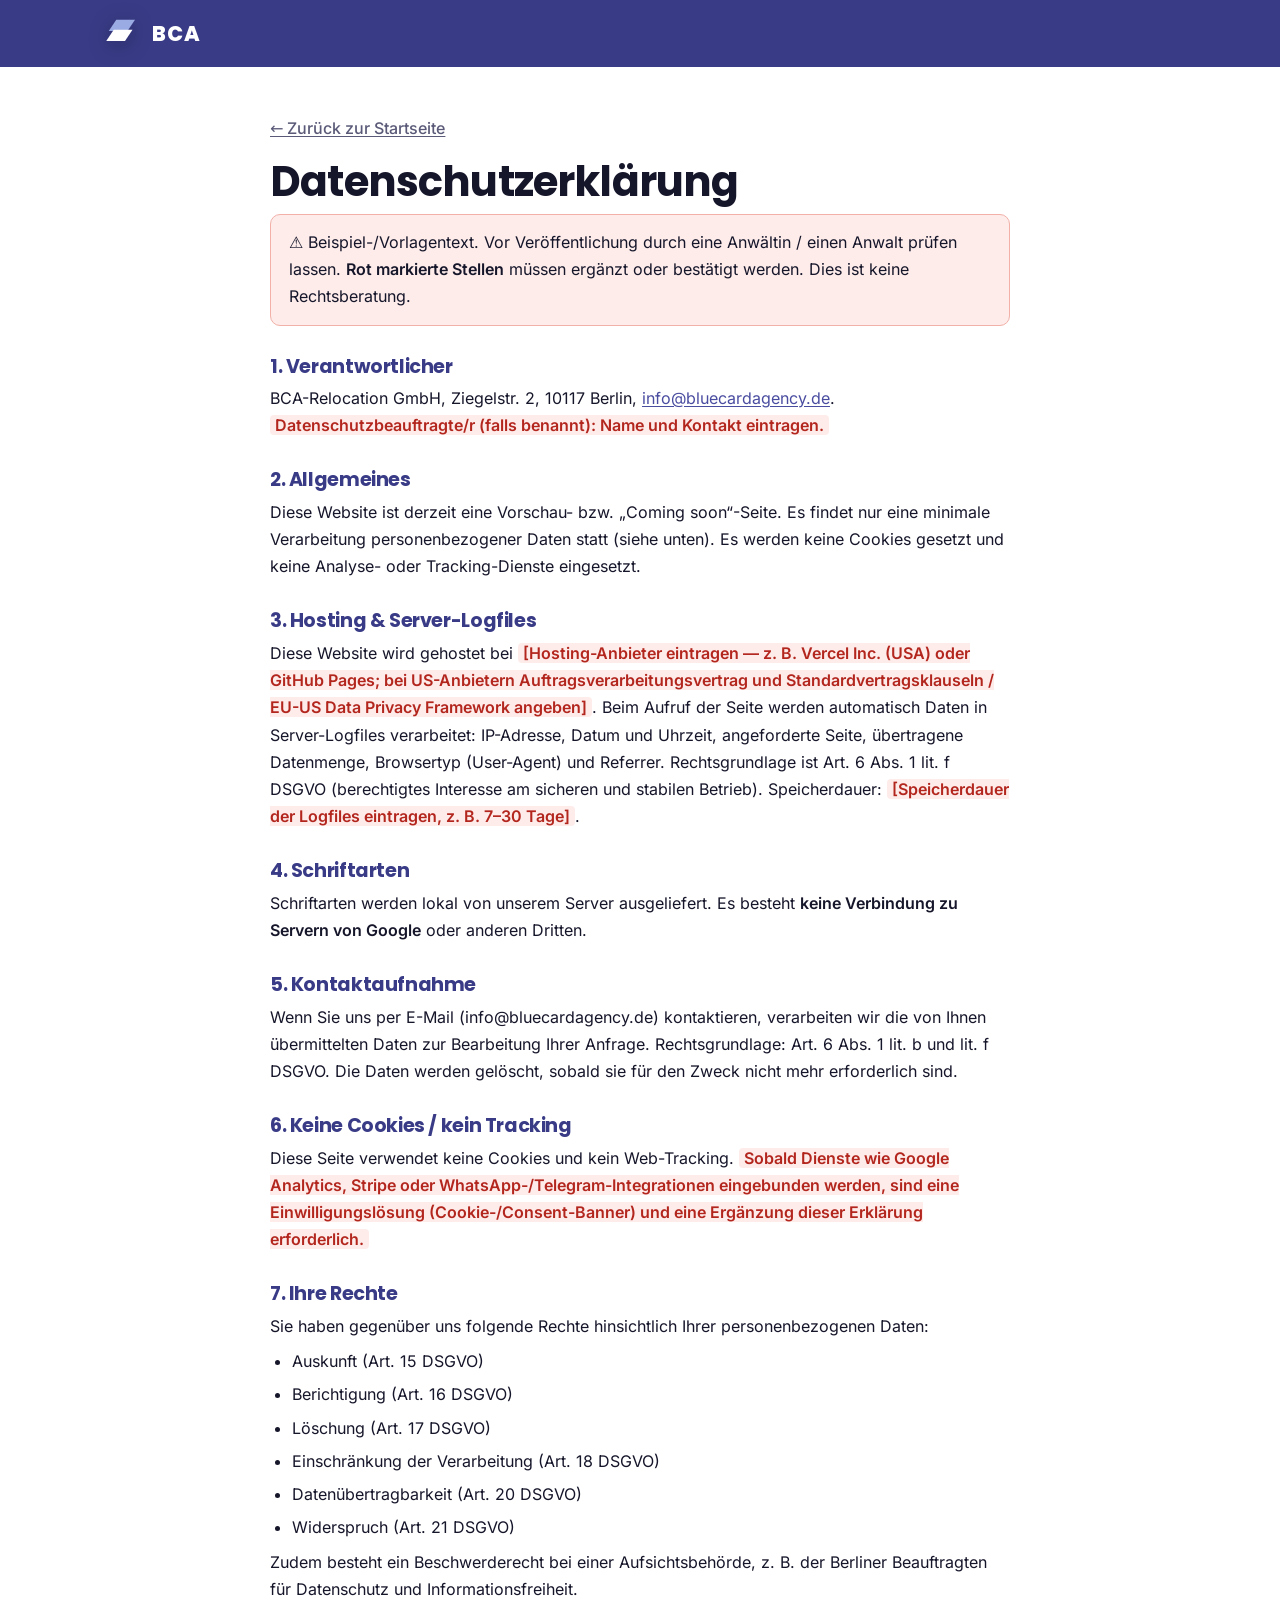
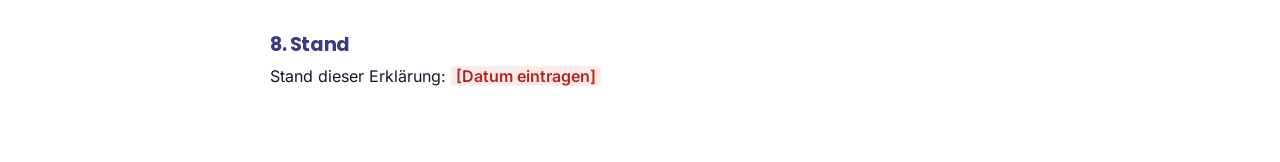
==== datenschutz.html @ cb95711d "Add BCA coming-soon landing page Static, no-build site for BCA - Business Consulting Automation (Blu" ====
<!DOCTYPE html>
<html lang="de">
<head>
  <meta charset="UTF-8" />
  <meta name="viewport" content="width=device-width, initial-scale=1.0" />
  <title>Datenschutzerklärung — BCA</title>
  <meta name="robots" content="noindex" />
  <link rel="icon" href="favicon.svg" type="image/svg+xml" />
  <link rel="stylesheet" href="fonts.css" />
  <link rel="stylesheet" href="styles.css" />
</head>
<body>
  <header class="legal-top">
    <div class="container">
      <a class="brand" href="index.html" aria-label="BCA — Startseite">
        <svg class="logo-mark" viewBox="0 0 64 56" aria-hidden="true" focusable="false">
          <path d="M26 6 H56 L44 24 H14 Z" fill="#9AAAE2" />
          <path d="M22 22 H52 L40 40 H10 Z" fill="#ffffff" />
        </svg>
        <span class="brand-text"><span class="brand-name">BCA</span></span>
      </a>
    </div>
  </header>

  <main class="legal">
    <div class="container">
      <a class="back" href="index.html">← Zurück zur Startseite</a>
      <h1>Datenschutzerklärung</h1>

      <p class="todo-banner">⚠️ Beispiel-/Vorlagentext. Vor Veröffentlichung durch eine Anwältin / einen Anwalt prüfen lassen.
        <strong>Rot markierte Stellen</strong> müssen ergänzt oder bestätigt werden. Dies ist keine Rechtsberatung.</p>

      <h2>1. Verantwortlicher</h2>
      <p>
        BCA-Relocation GmbH, Ziegelstr. 2, 10117 Berlin,
        <a href="mailto:info@bluecardagency.de">info@bluecardagency.de</a>.<br />
        <span class="fill">Datenschutzbeauftragte/r (falls benannt): Name und Kontakt eintragen.</span>
      </p>

      <h2>2. Allgemeines</h2>
      <p>
        Diese Website ist derzeit eine Vorschau- bzw. „Coming soon“-Seite. Es findet nur eine
        minimale Verarbeitung personenbezogener Daten statt (siehe unten). Es werden keine
        Cookies gesetzt und keine Analyse- oder Tracking-Dienste eingesetzt.
      </p>

      <h2>3. Hosting &amp; Server-Logfiles</h2>
      <p>
        Diese Website wird gehostet bei
        <span class="fill">[Hosting-Anbieter eintragen — z. B. Vercel Inc. (USA) oder GitHub Pages; bei US-Anbietern Auftragsverarbeitungsvertrag und Standardvertragsklauseln / EU-US Data Privacy Framework angeben]</span>.
        Beim Aufruf der Seite werden automatisch Daten in Server-Logfiles verarbeitet: IP-Adresse,
        Datum und Uhrzeit, angeforderte Seite, übertragene Datenmenge, Browsertyp (User-Agent) und
        Referrer. Rechtsgrundlage ist Art. 6 Abs. 1 lit. f DSGVO (berechtigtes Interesse am sicheren
        und stabilen Betrieb). Speicherdauer: <span class="fill">[Speicherdauer der Logfiles eintragen, z. B. 7–30 Tage]</span>.
      </p>

      <h2>4. Schriftarten</h2>
      <p>
        Schriftarten werden lokal von unserem Server ausgeliefert. Es besteht
        <strong>keine Verbindung zu Servern von Google</strong> oder anderen Dritten.
      </p>

      <h2>5. Kontaktaufnahme</h2>
      <p>
        Wenn Sie uns per E-Mail (info@bluecardagency.de) kontaktieren, verarbeiten wir die von Ihnen
        übermittelten Daten zur Bearbeitung Ihrer Anfrage. Rechtsgrundlage: Art. 6 Abs. 1 lit. b und
        lit. f DSGVO. Die Daten werden gelöscht, sobald sie für den Zweck nicht mehr erforderlich sind.
      </p>

      <h2>6. Keine Cookies / kein Tracking</h2>
      <p>
        Diese Seite verwendet keine Cookies und kein Web-Tracking.
        <span class="fill">Sobald Dienste wie Google Analytics, Stripe oder WhatsApp-/Telegram-Integrationen
        eingebunden werden, sind eine Einwilligungslösung (Cookie-/Consent-Banner) und eine Ergänzung
        dieser Erklärung erforderlich.</span>
      </p>

      <h2>7. Ihre Rechte</h2>
      <p>Sie haben gegenüber uns folgende Rechte hinsichtlich Ihrer personenbezogenen Daten:</p>
      <ul>
        <li>Auskunft (Art. 15 DSGVO)</li>
        <li>Berichtigung (Art. 16 DSGVO)</li>
        <li>Löschung (Art. 17 DSGVO)</li>
        <li>Einschränkung der Verarbeitung (Art. 18 DSGVO)</li>
        <li>Datenübertragbarkeit (Art. 20 DSGVO)</li>
        <li>Widerspruch (Art. 21 DSGVO)</li>
      </ul>
      <p>
        Zudem besteht ein Beschwerderecht bei einer Aufsichtsbehörde, z. B. der
        Berliner Beauftragten für Datenschutz und Informationsfreiheit.
      </p>

      <h2>8. Stand</h2>
      <p>Stand dieser Erklärung: <span class="fill">[Datum eintragen]</span></p>
    </div>
  </main>
</body>
</html>
---- fonts.css ----
/* Self-hosted fonts — GDPR-safe, no request to Google servers. */

@font-face {
  font-family: 'Inter';
  font-style: normal;
  font-weight: 400;
  font-display: swap;
  src: url(fonts/inter-400.woff2) format('woff2');
}

@font-face {
  font-family: 'Inter';
  font-style: normal;
  font-weight: 500;
  font-display: swap;
  src: url(fonts/inter-500.woff2) format('woff2');
}

@font-face {
  font-family: 'Inter';
  font-style: normal;
  font-weight: 600;
  font-display: swap;
  src: url(fonts/inter-600.woff2) format('woff2');
}

@font-face {
  font-family: 'Poppins';
  font-style: normal;
  font-weight: 500;
  font-display: swap;
  src: url(fonts/poppins-500.woff2) format('woff2');
}

@font-face {
  font-family: 'Poppins';
  font-style: normal;
  font-weight: 600;
  font-display: swap;
  src: url(fonts/poppins-600.woff2) format('woff2');
}

@font-face {
  font-family: 'Poppins';
  font-style: normal;
  font-weight: 700;
  font-display: swap;
  src: url(fonts/poppins-700.woff2) format('woff2');
}

@font-face {
  font-family: 'Poppins';
  font-style: normal;
  font-weight: 800;
  font-display: swap;
  src: url(fonts/poppins-800.woff2) format('woff2');
}
---- styles.css ----
/* ===========================================================
   BCA — Business Consulting Automation · Coming Soon
   Brand colors sampled from the source deck.
   =========================================================== */

:root {
  --indigo-950: #14143a;
  --indigo-900: #1b1b50;
  --indigo-800: #242267;
  --indigo:     #393b86;   /* primary brand */
  --indigo-600: #4a4ca0;
  --periwinkle: #8c9be0;
  --periwinkle-200: #c3ccf2;
  --blue:       #4d5898;   /* logo blue */
  --gold:       #f3d956;   /* accent */
  --gold-600:   #f0c437;
  --cyan:       #45d2e6;   /* tech glow */

  --ink:    #16162b;
  --slate:  #5a5a78;
  --paper:  #ffffff;
  --mist:   #f4f5fb;
  --mist-2: #eceefb;

  --maxw: 1160px;
  --radius: 18px;
  --radius-sm: 12px;
  --shadow: 0 18px 50px -20px rgba(31, 31, 92, 0.35);
  --shadow-sm: 0 8px 24px -12px rgba(31, 31, 92, 0.30);

  --font-display: "Poppins", system-ui, sans-serif;
  --font-body: "Inter", system-ui, -apple-system, Segoe UI, Roboto, sans-serif;
}

/* ---------- Reset / base ---------- */
*, *::before, *::after { box-sizing: border-box; }
html { scroll-behavior: smooth; scroll-padding-top: 86px; -webkit-text-size-adjust: 100%; }
body {
  margin: 0;
  font-family: var(--font-body);
  color: var(--ink);
  background: var(--paper);
  line-height: 1.65;
  overflow-x: hidden;
}
h1, h2, h3 { font-family: var(--font-display); line-height: 1.12; margin: 0; letter-spacing: -0.02em; }
p { margin: 0; }
a { color: inherit; text-decoration: none; }
img, svg { display: block; max-width: 100%; }
ul, ol { margin: 0; padding: 0; list-style: none; }

.container { width: 100%; max-width: var(--maxw); margin-inline: auto; padding-inline: clamp(20px, 5vw, 40px); }
.narrow { max-width: 880px; }
.center { text-align: center; }
.sr-only { position: absolute; width: 1px; height: 1px; padding: 0; margin: -1px; overflow: hidden; clip: rect(0 0 0 0); white-space: nowrap; border: 0; }

.skip-link {
  position: absolute; left: 12px; top: -48px; z-index: 200;
  background: var(--gold); color: var(--indigo-900); padding: 10px 16px;
  border-radius: 8px; font-weight: 600; transition: top .2s;
}
.skip-link:focus { top: 12px; }

:focus-visible { outline: 3px solid var(--cyan); outline-offset: 3px; border-radius: 6px; }

/* ---------- Background canvas (scoped to hero by JS) ---------- */
#bg-canvas {
  position: absolute; inset: 0; width: 100%; height: 100%;
  z-index: 0; pointer-events: none;
}
.hero, .section-indigo, .cta, .site-footer { position: relative; z-index: 1; }

/* ---------- Buttons ---------- */
.btn {
  display: inline-flex; align-items: center; justify-content: center; gap: .5em;
  font-family: var(--font-display); font-weight: 600; font-size: 1rem;
  padding: 0.85em 1.6em; border-radius: 999px; border: 1.5px solid transparent;
  cursor: pointer; transition: transform .15s ease, box-shadow .2s ease, background .2s ease, color .2s ease;
  white-space: nowrap;
}
.btn-sm { padding: 0.6em 1.15em; font-size: 0.92rem; }
.btn-primary { background: var(--gold); color: var(--indigo-900); box-shadow: 0 10px 26px -10px rgba(243, 217, 86, .7); }
.btn-primary:hover { background: var(--gold-600); transform: translateY(-2px); }
.btn-ghost { background: transparent; color: #fff; border-color: rgba(255,255,255,.45); }
.btn-ghost:hover { background: rgba(255,255,255,.12); transform: translateY(-2px); }

/* ---------- Header / nav ---------- */
.site-header {
  position: fixed; top: 0; left: 0; right: 0; z-index: 100;
  transition: background .3s ease, box-shadow .3s ease, padding .3s ease;
  padding: 14px 0;
}
.site-header.scrolled {
  background: rgba(27, 27, 80, .82);
  backdrop-filter: blur(12px);
  box-shadow: 0 8px 30px -14px rgba(0,0,0,.5);
  padding: 8px 0;
}
.nav { display: flex; align-items: center; justify-content: space-between; gap: 20px; }
.brand { display: flex; align-items: center; gap: 12px; }
.logo-mark { width: 40px; height: auto; flex: none; filter: drop-shadow(0 4px 10px rgba(0,0,0,.25)); }
.brand-text { display: flex; flex-direction: column; line-height: 1.05; }
.brand-name { font-family: var(--font-display); font-weight: 800; font-size: 1.3rem; color: #fff; letter-spacing: .04em; }
.brand-sub { font-size: .64rem; letter-spacing: .14em; text-transform: uppercase; color: var(--periwinkle-200); }

.nav-links { display: flex; align-items: center; gap: 28px; }
.nav-links > a:not(.btn) { color: rgba(255,255,255,.86); font-weight: 500; font-size: .96rem; position: relative; padding: 4px 0; }
.nav-links > a:not(.btn)::after {
  content: ""; position: absolute; left: 0; bottom: -2px; height: 2px; width: 0;
  background: var(--gold); transition: width .25s ease;
}
.nav-links > a:not(.btn):hover { color: #fff; }
.nav-links > a:not(.btn):hover::after { width: 100%; }

.nav-toggle { display: none; flex-direction: column; gap: 5px; background: none; border: 0; padding: 8px; cursor: pointer; }
.nav-toggle span { width: 26px; height: 2.5px; background: #fff; border-radius: 2px; transition: transform .3s, opacity .3s; }
.nav-toggle[aria-expanded="true"] span:nth-child(1) { transform: translateY(7.5px) rotate(45deg); }
.nav-toggle[aria-expanded="true"] span:nth-child(2) { opacity: 0; }
.nav-toggle[aria-expanded="true"] span:nth-child(3) { transform: translateY(-7.5px) rotate(-45deg); }

/* ---------- Kickers / titles ---------- */
.kicker {
  display: inline-flex; align-items: center; gap: .55em;
  font-family: var(--font-display); font-weight: 600; font-size: .8rem;
  letter-spacing: .16em; text-transform: uppercase; color: var(--gold);
  margin-bottom: 16px;
}
.kicker .dot { width: 8px; height: 8px; border-radius: 50%; background: var(--gold); box-shadow: 0 0 0 4px rgba(243,217,86,.2); animation: pulse 2s infinite; }
.kicker-dark { color: var(--blue); }
.kicker-dark::before { content: ""; width: 26px; height: 2px; background: var(--gold); border-radius: 2px; }

.section-title { font-size: clamp(1.7rem, 4vw, 2.6rem); font-weight: 700; color: var(--ink); max-width: 18ch; margin-bottom: 14px; }
.section-title.light { color: #fff; max-width: 20ch; }
.hl { color: var(--gold); }
.hl-ink { color: var(--blue); }

/* ---------- Hero ---------- */
.hero {
  min-height: 100vh; display: flex; align-items: center;
  padding: 140px 0 90px;
  background:
    radial-gradient(1100px 600px at 78% -10%, rgba(69,210,230,.16), transparent 60%),
    radial-gradient(900px 600px at 0% 110%, rgba(140,155,224,.22), transparent 55%),
    linear-gradient(160deg, var(--indigo-900) 0%, var(--indigo-950) 70%);
  color: #fff; text-align: center; overflow: hidden;
}
.hero-glow {
  position: absolute; inset: 0; pointer-events: none; z-index: 1;
  background:
    radial-gradient(closest-side at 50% 30%, rgba(243,217,86,.10), transparent);
}
.hero-inner { position: relative; z-index: 2; display: flex; flex-direction: column; align-items: center; }
.hero h1 { font-size: clamp(2.3rem, 6.2vw, 4.5rem); font-weight: 800; max-width: 16ch; margin-bottom: 22px; text-shadow: 0 6px 30px rgba(0,0,0,.3); }
.hero-lead { max-width: 60ch; font-size: clamp(1rem, 2.2vw, 1.22rem); color: rgba(255,255,255,.84); margin-bottom: 36px; }
.hero-lead strong { color: #fff; font-weight: 600; }

.hero-badges { display: flex; flex-wrap: wrap; justify-content: center; gap: 10px 12px; margin-top: 40px; }
.hero-badges li {
  font-size: .85rem; font-weight: 500; color: var(--periwinkle-200);
  background: rgba(255,255,255,.06); border: 1px solid rgba(255,255,255,.14);
  padding: 7px 15px; border-radius: 999px; backdrop-filter: blur(4px);
}

/* Hero CTA */
.hero-cta { display: flex; flex-direction: column; align-items: center; gap: 12px; }
.hero-cta-note { font-size: .92rem; color: rgba(255,255,255,.65); }
.hero-cta-note a { color: var(--gold); font-weight: 500; text-decoration: underline; text-underline-offset: 3px; }
.hero-cta-note a:hover { color: var(--gold-600); }

/* scroll cue */
.scroll-cue { position: absolute; bottom: 26px; left: 50%; transform: translateX(-50%); z-index: 2; width: 26px; height: 42px; border: 2px solid rgba(255,255,255,.4); border-radius: 14px; }
.scroll-cue span { position: absolute; top: 8px; left: 50%; width: 4px; height: 8px; margin-left: -2px; background: var(--gold); border-radius: 2px; animation: scrolldot 1.8s infinite; }

/* ---------- Sections ---------- */
.section { padding: clamp(64px, 9vw, 110px) 0; }
.section-mist { background: var(--mist); }
.section .kicker { margin-bottom: 14px; }
.lead { font-size: clamp(1.02rem, 2vw, 1.2rem); color: var(--slate); max-width: 62ch; margin-top: 10px; }
.center .lead { margin-inline: auto; }
#about h2 { font-size: clamp(1.6rem, 3.6vw, 2.5rem); max-width: 24ch; margin-inline: auto; }

/* ---------- Cards ---------- */
.cards { display: grid; gap: 22px; margin-top: 44px; }
.cards-3 { grid-template-columns: repeat(3, 1fr); }
.card {
  background: var(--paper); border: 1px solid var(--mist-2); border-radius: var(--radius);
  padding: 30px 26px; box-shadow: var(--shadow-sm);
  transition: transform .25s ease, box-shadow .25s ease;
}
.section-mist .card { background: #fff; }
.card:hover { transform: translateY(-5px); box-shadow: var(--shadow); }
.card h3 { font-size: 1.18rem; font-weight: 600; margin-bottom: 8px; color: var(--ink); }
.card p { color: var(--slate); font-size: .98rem; }
.card-stat { font-family: var(--font-display); font-weight: 800; font-size: 2.8rem; color: var(--gold-600); line-height: 1; margin-bottom: 10px; }
.card-icon { font-size: 1.8rem; margin-bottom: 12px; }
.feat-ic {
  width: 52px; height: 52px; display: grid; place-items: center; font-size: 1.5rem;
  border-radius: 14px; margin-bottom: 16px;
  background: linear-gradient(140deg, var(--indigo) 0%, var(--blue) 100%); color: #fff;
}

/* ---------- Split (solution) ---------- */
.split { display: grid; grid-template-columns: 1.1fr .9fr; gap: 48px; align-items: center; }
.check-list { margin-top: 26px; display: grid; gap: 16px; }
.check-list li { position: relative; padding-left: 38px; color: var(--slate); font-size: 1.02rem; }
.check-list li strong { color: var(--ink); font-weight: 600; }
.check-list li::before {
  content: "✓"; position: absolute; left: 0; top: 1px;
  width: 24px; height: 24px; display: grid; place-items: center;
  background: var(--gold); color: var(--indigo-900); border-radius: 50%; font-size: .8rem; font-weight: 700;
}
.diff-card {
  background: linear-gradient(155deg, var(--indigo) 0%, var(--indigo-900) 100%);
  color: #fff; border-radius: var(--radius); padding: 38px 34px; box-shadow: var(--shadow);
  position: relative; overflow: hidden;
}
.diff-card::after { content: ""; position: absolute; right: -40px; top: -40px; width: 160px; height: 160px; background: radial-gradient(circle, rgba(243,217,86,.25), transparent 70%); }
.diff-card .kicker { color: var(--gold); }
.diff-quote { font-size: 1.12rem; line-height: 1.6; color: rgba(255,255,255,.9); }
.diff-quote strong { color: var(--gold); font-weight: 600; }

/* ---------- Comparison table ---------- */
.table-wrap { margin-top: 40px; overflow-x: auto; border-radius: var(--radius); box-shadow: var(--shadow-sm); border: 1px solid var(--mist-2); }
.compare { width: 100%; border-collapse: collapse; min-width: 560px; background: #fff; }
.compare th, .compare td { padding: 16px 20px; text-align: left; border-bottom: 1px solid var(--mist-2); font-size: .98rem; }
.compare thead th { background: var(--indigo); color: #fff; font-family: var(--font-display); font-weight: 600; letter-spacing: .01em; }
.compare thead th:first-child { border-top-left-radius: var(--radius); }
.compare thead th:last-child { border-top-right-radius: var(--radius); }
.compare tbody th { font-weight: 600; color: var(--ink); }
.compare tbody tr:last-child th, .compare tbody tr:last-child td { border-bottom: 0; }
.compare tbody tr:hover { background: var(--mist); }
.compare td.yes { color: #1c8a52; font-weight: 600; }
.compare td.no  { color: #c0392b; font-weight: 600; }
.compare td.warn { color: #b8860b; font-weight: 600; }
.compare td.yes::before { content: "✓ "; }
.compare td.no::before  { content: "✕ "; }
.compare td.warn::before { content: "▲ "; font-size: .8em; }

/* ---------- Stats (indigo band) ---------- */
.section-indigo {
  background:
    radial-gradient(800px 400px at 90% 0%, rgba(69,210,230,.14), transparent 60%),
    linear-gradient(150deg, var(--indigo) 0%, var(--indigo-900) 100%);
  color: #fff;
}
.stats { display: grid; grid-template-columns: repeat(4, 1fr); gap: 24px; margin-top: 46px; }
.stat { text-align: center; padding: 22px 12px; border-radius: var(--radius); background: rgba(255,255,255,.05); border: 1px solid rgba(255,255,255,.12); }
.stat-num { display: block; font-family: var(--font-display); font-weight: 800; font-size: clamp(2rem, 5vw, 3rem); color: var(--gold); line-height: 1; }
.stat-num .unit { font-size: .5em; color: #fff; margin-left: 2px; }
.stat-cap { display: block; margin-top: 10px; font-size: .9rem; color: var(--periwinkle-200); }
.src { margin-top: 30px; font-size: .82rem; color: rgba(255,255,255,.55); text-align: center; }

/* ---------- Roadmap timeline ---------- */
.timeline { margin-top: 50px; position: relative; display: grid; gap: 30px; }
.timeline::before { content: ""; position: absolute; left: 20px; top: 6px; bottom: 6px; width: 2px; background: linear-gradient(var(--gold), var(--blue)); }
.tl-item { position: relative; padding-left: 64px; }
.tl-item::before {
  content: ""; position: absolute; left: 12px; top: 4px; width: 18px; height: 18px;
  border-radius: 50%; background: var(--gold); border: 4px solid var(--paper);
  box-shadow: 0 0 0 2px var(--gold);
}
.tl-q { display: inline-block; font-family: var(--font-display); font-weight: 700; font-size: .82rem; letter-spacing: .08em; color: #fff; background: var(--indigo); padding: 4px 12px; border-radius: 999px; margin-bottom: 8px; }
.tl-item h3 { font-size: 1.25rem; font-weight: 600; margin-bottom: 6px; }
.tl-item p { color: var(--slate); max-width: 60ch; }

/* ---------- Team ---------- */
.leads { display: grid; grid-template-columns: repeat(2, 1fr); gap: 20px; margin-top: 44px; max-width: 640px; margin-inline: auto; }
.lead-card { background: #fff; border: 1px solid var(--mist-2); border-radius: var(--radius); padding: 28px 18px; box-shadow: var(--shadow-sm); display: flex; flex-direction: column; align-items: center; gap: 6px; }
.lead-avatar { width: 64px; height: 64px; border-radius: 50%; display: grid; place-items: center; font-family: var(--font-display); font-weight: 700; color: #fff; background: linear-gradient(140deg, var(--indigo), var(--blue)); margin-bottom: 8px; }
.lead-name { font-family: var(--font-display); font-weight: 600; color: var(--ink); }
.lead-role { font-size: .88rem; color: var(--slate); }
.lead-tags { display: flex; flex-wrap: wrap; justify-content: center; gap: 6px 8px; margin-top: 12px; }
.lead-tags li { font-size: .74rem; font-weight: 500; color: var(--indigo); background: var(--mist-2); border: 1px solid #dde0f4; padding: 4px 10px; border-radius: 999px; }

/* ---------- CTA ---------- */
.cta {
  background:
    radial-gradient(700px 400px at 50% 120%, rgba(243,217,86,.14), transparent 60%),
    linear-gradient(150deg, var(--indigo-900) 0%, var(--indigo-950) 100%);
  color: #fff;
}
.cta h2 { font-size: clamp(1.9rem, 4.6vw, 3rem); font-weight: 800; max-width: 18ch; margin: 0 auto 18px; }
.cta .lead { color: rgba(255,255,255,.82); margin-inline: auto; }
.cta-actions { display: flex; gap: 14px; justify-content: center; flex-wrap: wrap; margin-top: 32px; }

/* ---------- Footer ---------- */
.site-footer { background: var(--indigo-950); color: rgba(255,255,255,.8); padding: 60px 0 28px; }
.footer-grid { display: flex; flex-wrap: wrap; justify-content: space-between; gap: 32px; padding-bottom: 32px; border-bottom: 1px solid rgba(255,255,255,.1); }
.footer-brand .logo-mark { width: 44px; margin-bottom: 12px; }
.footer-name { font-family: var(--font-display); font-weight: 700; color: #fff; font-size: 1.1rem; }
.footer-tag { font-size: .82rem; letter-spacing: .12em; text-transform: uppercase; color: var(--periwinkle-200); }
.footer-contacts { display: grid; gap: 8px; font-style: normal; align-content: start; }
.footer-contacts a:hover { color: var(--gold); }
.footer-bottom { display: flex; flex-wrap: wrap; justify-content: space-between; gap: 8px; padding-top: 22px; font-size: .85rem; }
.footer-bottom .muted { color: rgba(255,255,255,.5); }
.footer-bottom .disclaimer { flex-basis: 100%; color: rgba(255,255,255,.62); margin-bottom: 6px; line-height: 1.5; }
.footer-legal { flex-basis: 100%; margin-top: 6px; font-size: .85rem; }
.footer-legal a { color: var(--periwinkle-200); }
.footer-legal a:hover { color: var(--gold); }

/* ---------- Legal pages (impressum / datenschutz) ---------- */
.legal-top { background: var(--indigo); padding: 16px 0; }
.legal { padding: 48px 0 72px; }
.legal .container { max-width: 820px; }
.legal .back { display: inline-block; margin-bottom: 18px; color: var(--slate); font-weight: 500; }
.legal .back:hover { color: var(--indigo); }
.legal h1 { font-size: clamp(1.8rem, 4vw, 2.6rem); color: var(--ink); margin-bottom: 6px; }
.legal h2 { font-family: var(--font-display); font-size: 1.2rem; color: var(--indigo); margin: 30px 0 8px; }
.legal p, .legal li { color: var(--ink); font-size: 1rem; line-height: 1.7; }
.legal address { font-style: normal; }
.legal ul { list-style: disc; padding-left: 22px; margin: 8px 0; display: grid; gap: 6px; }
.legal a { color: var(--indigo-600); text-decoration: underline; text-underline-offset: 2px; }
.legal .updated { color: var(--slate); font-size: .9rem; }
.fill { color: #b3261e; background: #fdecea; font-weight: 600; padding: 0 5px; border-radius: 4px; }
.todo-banner { background: #fdecea; border: 1px solid #f1b0a8; color: #922b21; padding: 14px 18px; border-radius: 10px; margin: 8px 0 28px; font-size: .95rem; line-height: 1.6; }
.legal-note { border-left: 4px solid var(--gold); background: var(--mist); padding: 14px 18px; border-radius: 8px; margin: 22px 0 0; color: var(--slate); font-size: .95rem; }

/* ---------- Reveal animation ---------- */
.reveal { opacity: 0; transform: translateY(26px); transition: opacity .7s ease, transform .7s ease; }
.reveal.in-view { opacity: 1; transform: none; }
.reveal:nth-child(2) { transition-delay: .06s; }
.reveal:nth-child(3) { transition-delay: .12s; }
.reveal:nth-child(4) { transition-delay: .18s; }

/* ---------- Keyframes ---------- */
@keyframes pulse { 0%,100% { box-shadow: 0 0 0 0 rgba(243,217,86,.4); } 50% { box-shadow: 0 0 0 6px rgba(243,217,86,0); } }
@keyframes scrolldot { 0% { top: 8px; opacity: 1; } 70% { top: 24px; opacity: 0; } 100% { top: 8px; opacity: 0; } }

/* ---------- Responsive ---------- */
@media (max-width: 900px) {
  .cards-3 { grid-template-columns: repeat(2, 1fr); }
  .split { grid-template-columns: 1fr; gap: 32px; }
  .stats { grid-template-columns: repeat(2, 1fr); }
  .leads { grid-template-columns: 1fr; max-width: 360px; margin-inline: auto; }
}
@media (max-width: 720px) {
  .nav-toggle { display: flex; }
  .nav-links {
    position: fixed; inset: 0 0 0 auto; width: min(78vw, 320px);
    flex-direction: column; align-items: flex-start; gap: 18px;
    background: var(--indigo-900); padding: 100px 32px 40px;
    transform: translateX(100%); transition: transform .32s ease; box-shadow: -20px 0 50px rgba(0,0,0,.4);
  }
  .nav-links.open { transform: translateX(0); }
  .nav-links .btn { width: 100%; }
}
@media (max-width: 560px) {
  .cards-3 { grid-template-columns: 1fr; }
  .stats { grid-template-columns: 1fr 1fr; }
  .footer-grid { flex-direction: column; }
}

/* ---------- Reduced motion ---------- */
@media (prefers-reduced-motion: reduce) {
  html { scroll-behavior: auto; }
  *, *::before, *::after { animation-duration: .001ms !important; animation-iteration-count: 1 !important; transition-duration: .001ms !important; }
  .reveal { opacity: 1; transform: none; }
}
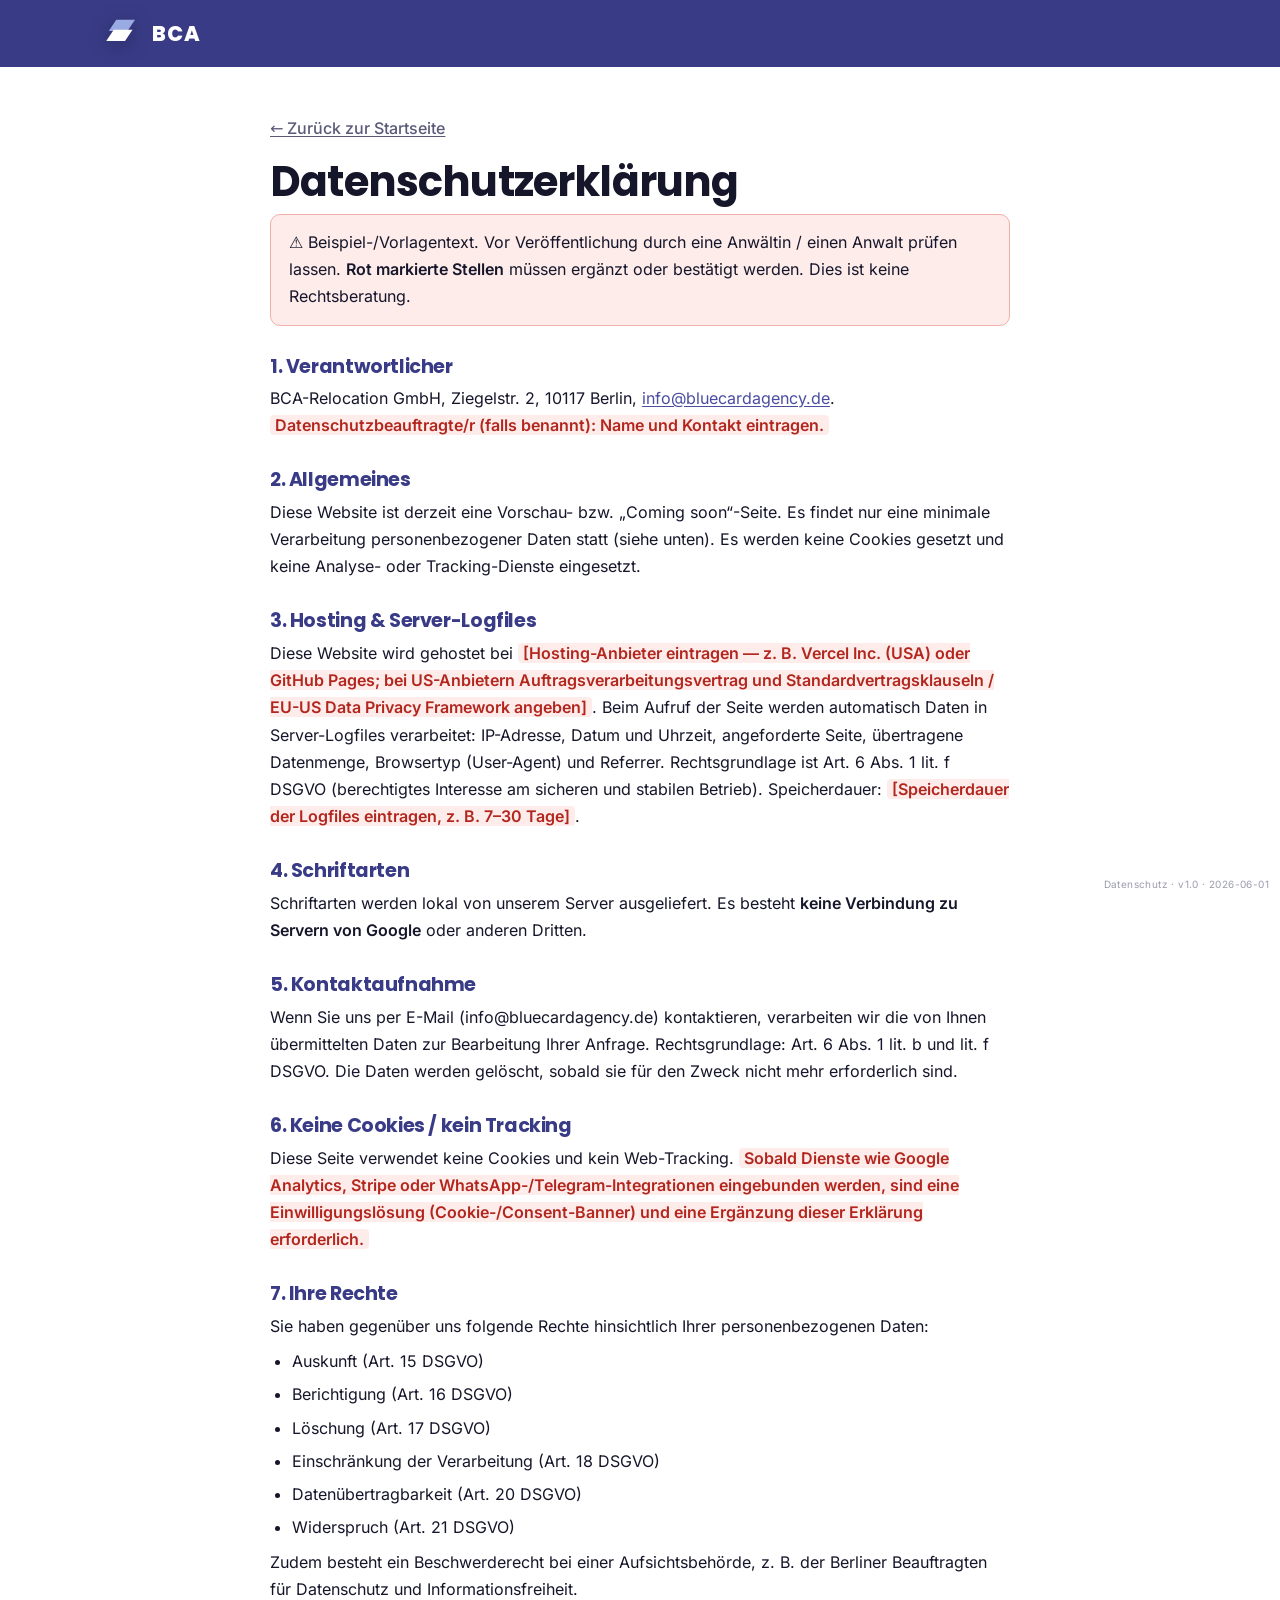
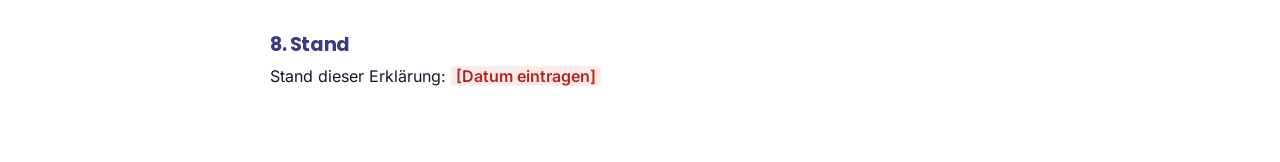
==== commit 818423b6: "Add document version tags (v1.0, 2026-06-01) in bottom-right corner - index.html (Immigramind), impr" ====
--- a/datenschutz.html
+++ b/datenschutz.html
@@ -94,5 +94,6 @@
       <p>Stand dieser Erklärung: <span class="fill">[Datum eintragen]</span></p>
     </div>
   </main>
+  <div class="doc-version">Datenschutz · v1.0 · 2026-06-01</div>
 </body>
 </html>
--- a/fonts.css
+++ b/fonts.css
@@ -1,4 +1,4 @@
-/* Self-hosted fonts — GDPR-safe, no request to Google servers. */
+/* Self-hosted fonts (GDPR-safe, no request to Google). Inter+Syne for Immigramind; Poppins for legal pages. */
 
 @font-face {
   font-family: 'Inter';
@@ -55,3 +55,19 @@
   font-display: swap;
   src: url(fonts/poppins-800.woff2) format('woff2');
 }
+
+@font-face {
+  font-family: 'Syne';
+  font-style: normal;
+  font-weight: 700;
+  font-display: swap;
+  src: url(fonts/syne-700.woff2) format('woff2');
+}
+
+@font-face {
+  font-family: 'Syne';
+  font-style: normal;
+  font-weight: 800;
+  font-display: swap;
+  src: url(fonts/syne-800.woff2) format('woff2');
+}
--- a/styles.css
+++ b/styles.css
@@ -314,6 +314,7 @@
 .fill { color: #b3261e; background: #fdecea; font-weight: 600; padding: 0 5px; border-radius: 4px; }
 .todo-banner { background: #fdecea; border: 1px solid #f1b0a8; color: #922b21; padding: 14px 18px; border-radius: 10px; margin: 8px 0 28px; font-size: .95rem; line-height: 1.6; }
 .legal-note { border-left: 4px solid var(--gold); background: var(--mist); padding: 14px 18px; border-radius: 8px; margin: 22px 0 0; color: var(--slate); font-size: .95rem; }
+.doc-version { position: fixed; bottom: 8px; right: 11px; z-index: 50; font-family: var(--font-body); font-size: 10px; letter-spacing: .4px; color: var(--slate); opacity: .6; pointer-events: none; }
 
 /* ---------- Reveal animation ---------- */
 .reveal { opacity: 0; transform: translateY(26px); transition: opacity .7s ease, transform .7s ease; }
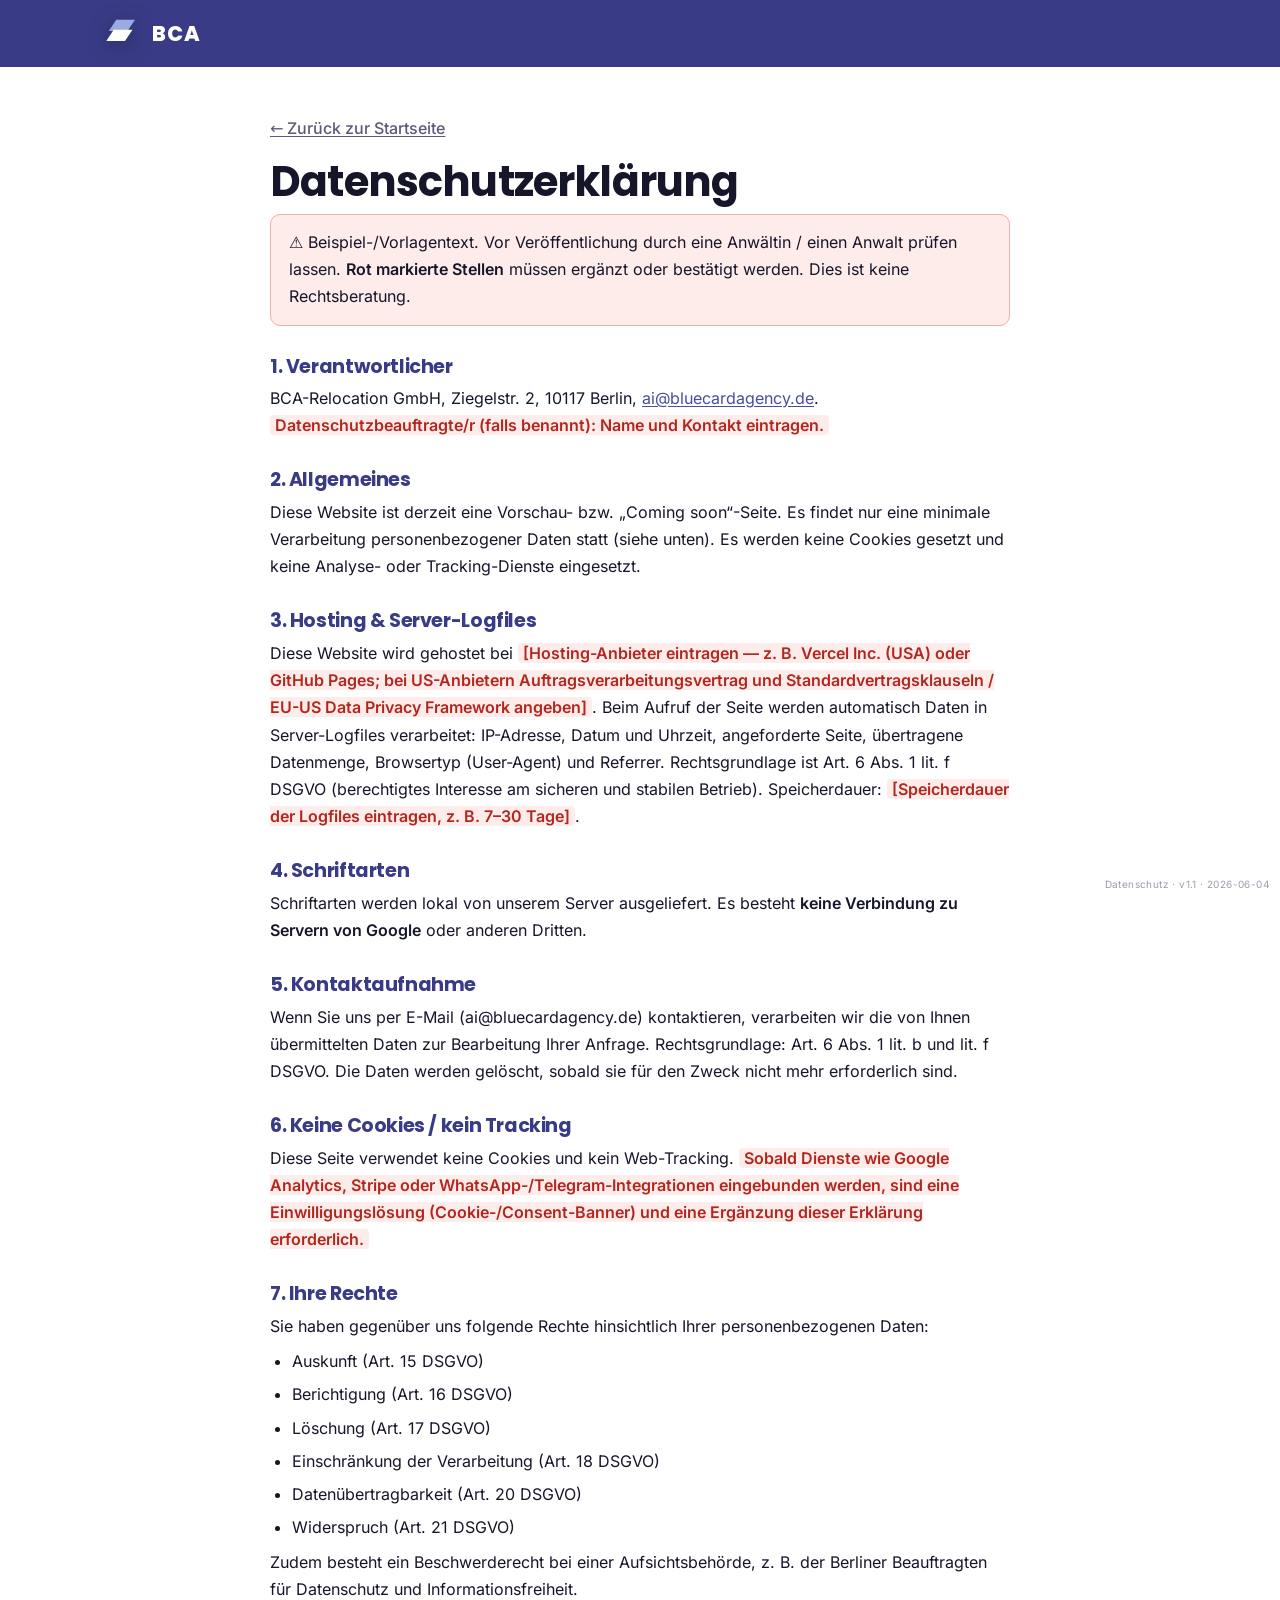
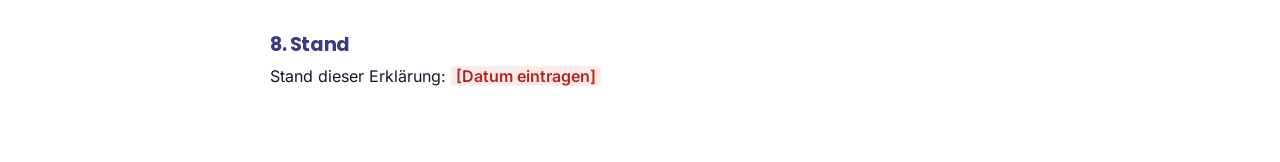
==== commit 17df2a7e: "Switch contact email to ai@bluecardagency.de across site - index (v1.6), impressum (v1.1), datenschu" ====
--- a/datenschutz.html
+++ b/datenschutz.html
@@ -33,7 +33,7 @@
       <h2>1. Verantwortlicher</h2>
       <p>
         BCA-Relocation GmbH, Ziegelstr. 2, 10117 Berlin,
-        <a href="mailto:info@bluecardagency.de">info@bluecardagency.de</a>.<br />
+        <a href="mailto:ai@bluecardagency.de">ai@bluecardagency.de</a>.<br />
         <span class="fill">Datenschutzbeauftragte/r (falls benannt): Name und Kontakt eintragen.</span>
       </p>
 
@@ -62,7 +62,7 @@
 
       <h2>5. Kontaktaufnahme</h2>
       <p>
-        Wenn Sie uns per E-Mail (info@bluecardagency.de) kontaktieren, verarbeiten wir die von Ihnen
+        Wenn Sie uns per E-Mail (ai@bluecardagency.de) kontaktieren, verarbeiten wir die von Ihnen
         übermittelten Daten zur Bearbeitung Ihrer Anfrage. Rechtsgrundlage: Art. 6 Abs. 1 lit. b und
         lit. f DSGVO. Die Daten werden gelöscht, sobald sie für den Zweck nicht mehr erforderlich sind.
       </p>
@@ -94,6 +94,6 @@
       <p>Stand dieser Erklärung: <span class="fill">[Datum eintragen]</span></p>
     </div>
   </main>
-  <div class="doc-version">Datenschutz · v1.0 · 2026-06-01</div>
+  <div class="doc-version">Datenschutz · v1.1 · 2026-06-04</div>
 </body>
 </html>
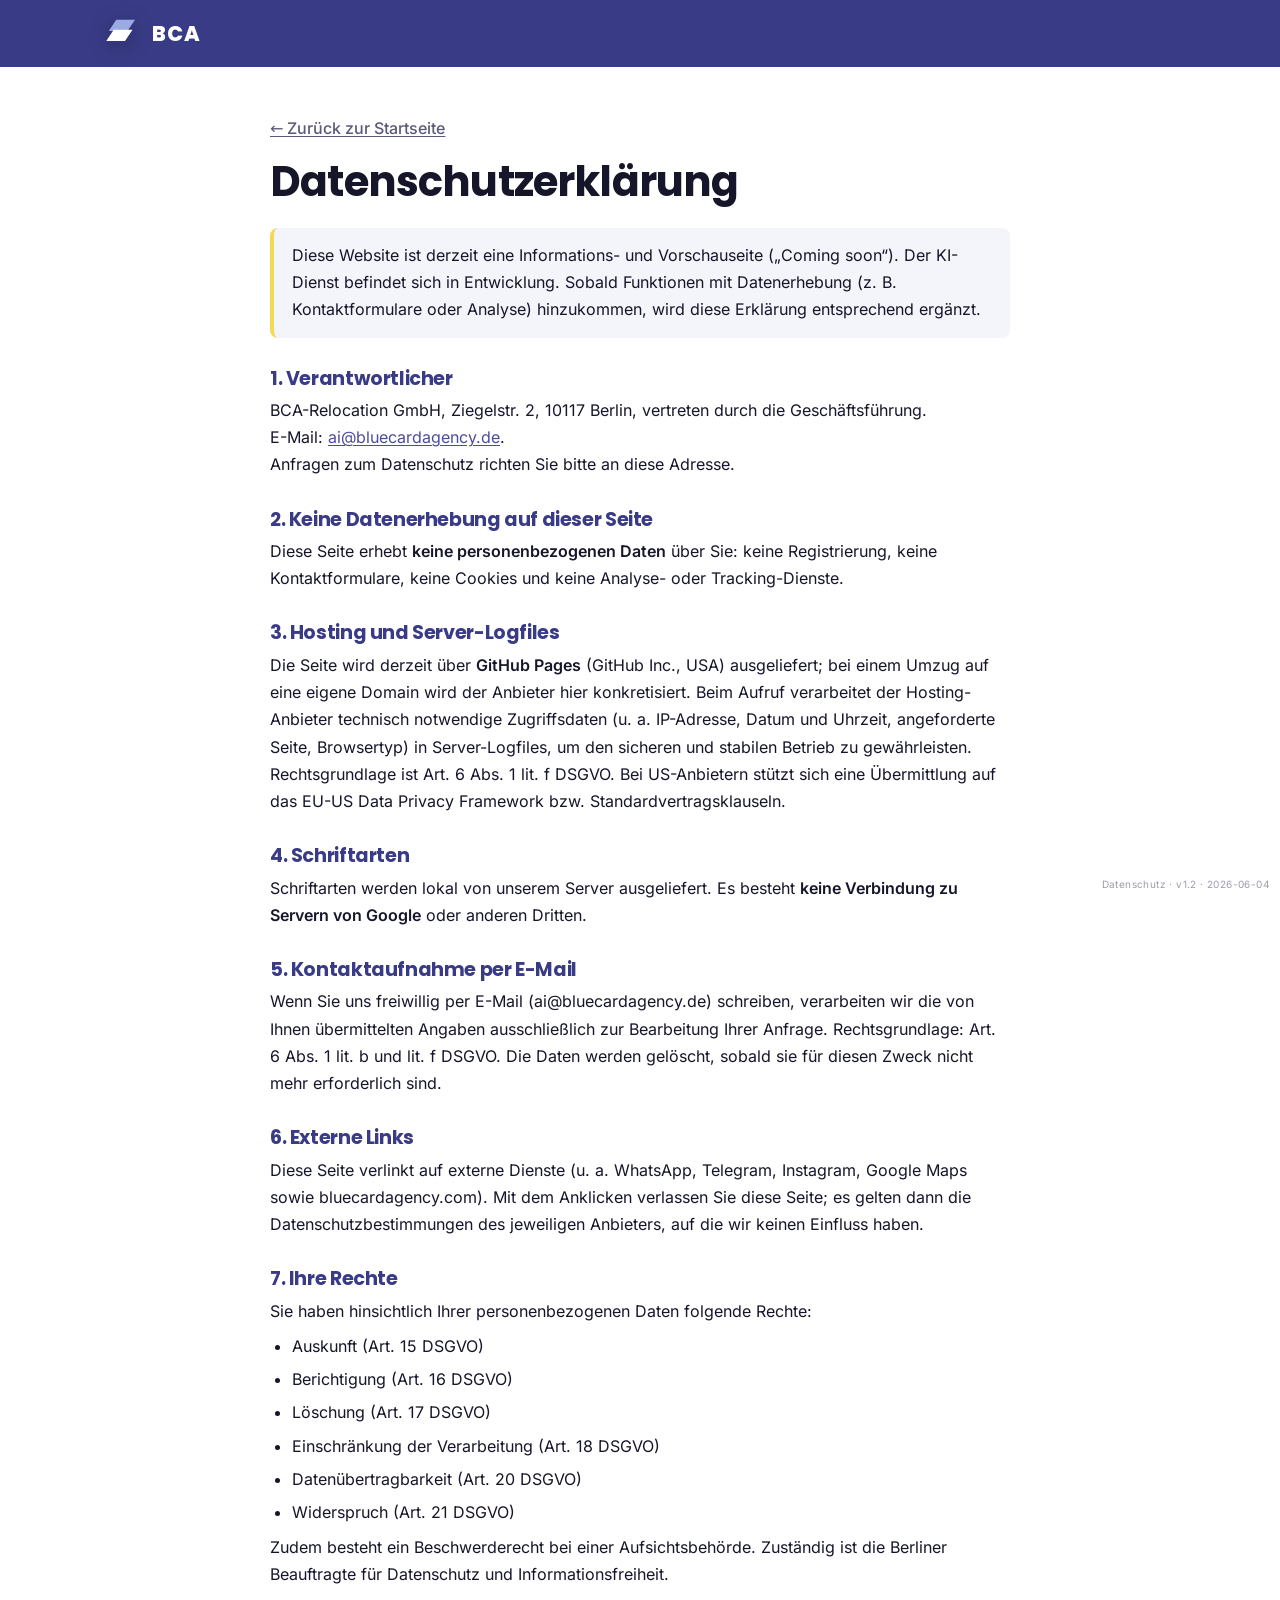
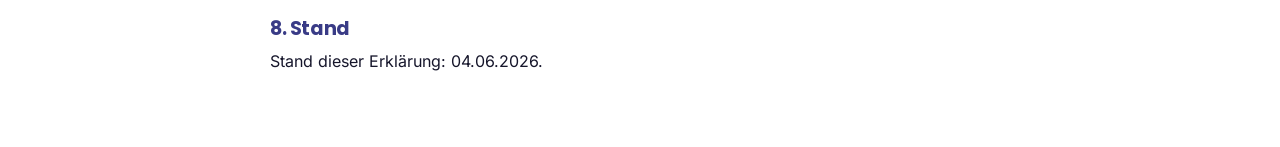
==== commit 48850e01: "Finalize Datenschutz for no-collection landing (v1.2) - Rewrite as a clean minimal policy: landing c" ====
--- a/datenschutz.html
+++ b/datenschutz.html
@@ -27,31 +27,29 @@
       <a class="back" href="index.html">← Zurück zur Startseite</a>
       <h1>Datenschutzerklärung</h1>
 
-      <p class="todo-banner">⚠️ Beispiel-/Vorlagentext. Vor Veröffentlichung durch eine Anwältin / einen Anwalt prüfen lassen.
-        <strong>Rot markierte Stellen</strong> müssen ergänzt oder bestätigt werden. Dies ist keine Rechtsberatung.</p>
+      <p class="legal-note">Diese Website ist derzeit eine Informations- und Vorschauseite („Coming soon“). Der KI-Dienst befindet sich in Entwicklung. Sobald Funktionen mit Datenerhebung (z. B. Kontaktformulare oder Analyse) hinzukommen, wird diese Erklärung entsprechend ergänzt.</p>
 
       <h2>1. Verantwortlicher</h2>
       <p>
-        BCA-Relocation GmbH, Ziegelstr. 2, 10117 Berlin,
-        <a href="mailto:ai@bluecardagency.de">ai@bluecardagency.de</a>.<br />
-        <span class="fill">Datenschutzbeauftragte/r (falls benannt): Name und Kontakt eintragen.</span>
+        BCA-Relocation GmbH, Ziegelstr. 2, 10117 Berlin, vertreten durch die Geschäftsführung.<br />
+        E-Mail: <a href="mailto:ai@bluecardagency.de">ai@bluecardagency.de</a>.<br />
+        Anfragen zum Datenschutz richten Sie bitte an diese Adresse.
       </p>
 
-      <h2>2. Allgemeines</h2>
+      <h2>2. Keine Datenerhebung auf dieser Seite</h2>
       <p>
-        Diese Website ist derzeit eine Vorschau- bzw. „Coming soon“-Seite. Es findet nur eine
-        minimale Verarbeitung personenbezogener Daten statt (siehe unten). Es werden keine
-        Cookies gesetzt und keine Analyse- oder Tracking-Dienste eingesetzt.
+        Diese Seite erhebt <strong>keine personenbezogenen Daten</strong> über Sie: keine Registrierung,
+        keine Kontaktformulare, keine Cookies und keine Analyse- oder Tracking-Dienste.
       </p>
 
-      <h2>3. Hosting &amp; Server-Logfiles</h2>
+      <h2>3. Hosting und Server-Logfiles</h2>
       <p>
-        Diese Website wird gehostet bei
-        <span class="fill">[Hosting-Anbieter eintragen — z. B. Vercel Inc. (USA) oder GitHub Pages; bei US-Anbietern Auftragsverarbeitungsvertrag und Standardvertragsklauseln / EU-US Data Privacy Framework angeben]</span>.
-        Beim Aufruf der Seite werden automatisch Daten in Server-Logfiles verarbeitet: IP-Adresse,
-        Datum und Uhrzeit, angeforderte Seite, übertragene Datenmenge, Browsertyp (User-Agent) und
-        Referrer. Rechtsgrundlage ist Art. 6 Abs. 1 lit. f DSGVO (berechtigtes Interesse am sicheren
-        und stabilen Betrieb). Speicherdauer: <span class="fill">[Speicherdauer der Logfiles eintragen, z. B. 7–30 Tage]</span>.
+        Die Seite wird derzeit über <strong>GitHub Pages</strong> (GitHub Inc., USA) ausgeliefert; bei
+        einem Umzug auf eine eigene Domain wird der Anbieter hier konkretisiert. Beim Aufruf verarbeitet
+        der Hosting-Anbieter technisch notwendige Zugriffsdaten (u. a. IP-Adresse, Datum und Uhrzeit,
+        angeforderte Seite, Browsertyp) in Server-Logfiles, um den sicheren und stabilen Betrieb zu
+        gewährleisten. Rechtsgrundlage ist Art. 6 Abs. 1 lit. f DSGVO. Bei US-Anbietern stützt sich eine
+        Übermittlung auf das EU-US Data Privacy Framework bzw. Standardvertragsklauseln.
       </p>
 
       <h2>4. Schriftarten</h2>
@@ -60,23 +58,23 @@
         <strong>keine Verbindung zu Servern von Google</strong> oder anderen Dritten.
       </p>
 
-      <h2>5. Kontaktaufnahme</h2>
+      <h2>5. Kontaktaufnahme per E-Mail</h2>
       <p>
-        Wenn Sie uns per E-Mail (ai@bluecardagency.de) kontaktieren, verarbeiten wir die von Ihnen
-        übermittelten Daten zur Bearbeitung Ihrer Anfrage. Rechtsgrundlage: Art. 6 Abs. 1 lit. b und
-        lit. f DSGVO. Die Daten werden gelöscht, sobald sie für den Zweck nicht mehr erforderlich sind.
+        Wenn Sie uns freiwillig per E-Mail (ai@bluecardagency.de) schreiben, verarbeiten wir die von Ihnen
+        übermittelten Angaben ausschließlich zur Bearbeitung Ihrer Anfrage. Rechtsgrundlage: Art. 6 Abs. 1
+        lit. b und lit. f DSGVO. Die Daten werden gelöscht, sobald sie für diesen Zweck nicht mehr
+        erforderlich sind.
       </p>
 
-      <h2>6. Keine Cookies / kein Tracking</h2>
+      <h2>6. Externe Links</h2>
       <p>
-        Diese Seite verwendet keine Cookies und kein Web-Tracking.
-        <span class="fill">Sobald Dienste wie Google Analytics, Stripe oder WhatsApp-/Telegram-Integrationen
-        eingebunden werden, sind eine Einwilligungslösung (Cookie-/Consent-Banner) und eine Ergänzung
-        dieser Erklärung erforderlich.</span>
+        Diese Seite verlinkt auf externe Dienste (u. a. WhatsApp, Telegram, Instagram, Google Maps sowie
+        bluecardagency.com). Mit dem Anklicken verlassen Sie diese Seite; es gelten dann die
+        Datenschutzbestimmungen des jeweiligen Anbieters, auf die wir keinen Einfluss haben.
       </p>
 
       <h2>7. Ihre Rechte</h2>
-      <p>Sie haben gegenüber uns folgende Rechte hinsichtlich Ihrer personenbezogenen Daten:</p>
+      <p>Sie haben hinsichtlich Ihrer personenbezogenen Daten folgende Rechte:</p>
       <ul>
         <li>Auskunft (Art. 15 DSGVO)</li>
         <li>Berichtigung (Art. 16 DSGVO)</li>
@@ -86,14 +84,14 @@
         <li>Widerspruch (Art. 21 DSGVO)</li>
       </ul>
       <p>
-        Zudem besteht ein Beschwerderecht bei einer Aufsichtsbehörde, z. B. der
-        Berliner Beauftragten für Datenschutz und Informationsfreiheit.
+        Zudem besteht ein Beschwerderecht bei einer Aufsichtsbehörde. Zuständig ist die
+        Berliner Beauftragte für Datenschutz und Informationsfreiheit.
       </p>
 
       <h2>8. Stand</h2>
-      <p>Stand dieser Erklärung: <span class="fill">[Datum eintragen]</span></p>
+      <p>Stand dieser Erklärung: 04.06.2026.</p>
     </div>
   </main>
-  <div class="doc-version">Datenschutz · v1.1 · 2026-06-04</div>
+  <div class="doc-version">Datenschutz · v1.2 · 2026-06-04</div>
 </body>
 </html>
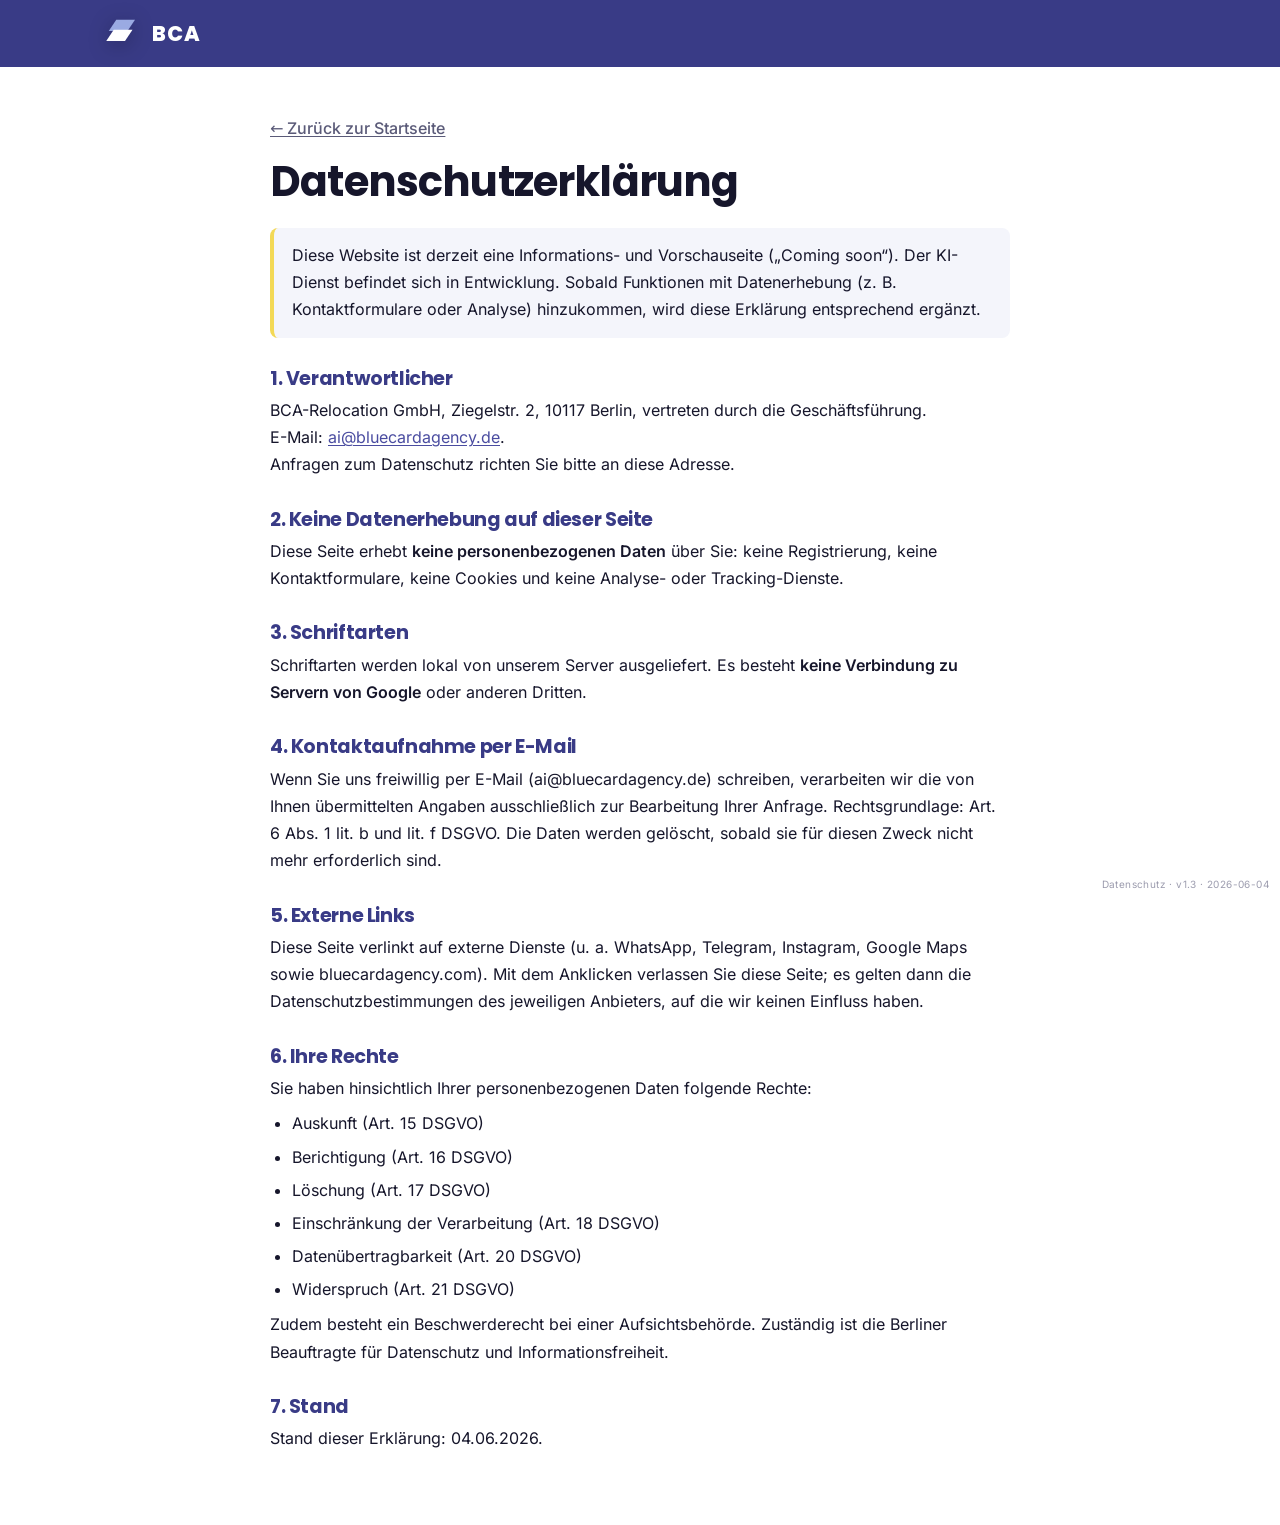
==== commit 4fe14444: "Datenschutz: remove hosting/server-logs section (v1.3) - Landing collects nothing; drop hosting/logs" ====
--- a/datenschutz.html
+++ b/datenschutz.html
@@ -42,23 +42,13 @@
         keine Kontaktformulare, keine Cookies und keine Analyse- oder Tracking-Dienste.
       </p>
 
-      <h2>3. Hosting und Server-Logfiles</h2>
-      <p>
-        Die Seite wird derzeit über <strong>GitHub Pages</strong> (GitHub Inc., USA) ausgeliefert; bei
-        einem Umzug auf eine eigene Domain wird der Anbieter hier konkretisiert. Beim Aufruf verarbeitet
-        der Hosting-Anbieter technisch notwendige Zugriffsdaten (u. a. IP-Adresse, Datum und Uhrzeit,
-        angeforderte Seite, Browsertyp) in Server-Logfiles, um den sicheren und stabilen Betrieb zu
-        gewährleisten. Rechtsgrundlage ist Art. 6 Abs. 1 lit. f DSGVO. Bei US-Anbietern stützt sich eine
-        Übermittlung auf das EU-US Data Privacy Framework bzw. Standardvertragsklauseln.
-      </p>
-
-      <h2>4. Schriftarten</h2>
+      <h2>3. Schriftarten</h2>
       <p>
         Schriftarten werden lokal von unserem Server ausgeliefert. Es besteht
         <strong>keine Verbindung zu Servern von Google</strong> oder anderen Dritten.
       </p>
 
-      <h2>5. Kontaktaufnahme per E-Mail</h2>
+      <h2>4. Kontaktaufnahme per E-Mail</h2>
       <p>
         Wenn Sie uns freiwillig per E-Mail (ai@bluecardagency.de) schreiben, verarbeiten wir die von Ihnen
         übermittelten Angaben ausschließlich zur Bearbeitung Ihrer Anfrage. Rechtsgrundlage: Art. 6 Abs. 1
@@ -66,14 +56,14 @@
         erforderlich sind.
       </p>
 
-      <h2>6. Externe Links</h2>
+      <h2>5. Externe Links</h2>
       <p>
         Diese Seite verlinkt auf externe Dienste (u. a. WhatsApp, Telegram, Instagram, Google Maps sowie
         bluecardagency.com). Mit dem Anklicken verlassen Sie diese Seite; es gelten dann die
         Datenschutzbestimmungen des jeweiligen Anbieters, auf die wir keinen Einfluss haben.
       </p>
 
-      <h2>7. Ihre Rechte</h2>
+      <h2>6. Ihre Rechte</h2>
       <p>Sie haben hinsichtlich Ihrer personenbezogenen Daten folgende Rechte:</p>
       <ul>
         <li>Auskunft (Art. 15 DSGVO)</li>
@@ -88,10 +78,10 @@
         Berliner Beauftragte für Datenschutz und Informationsfreiheit.
       </p>
 
-      <h2>8. Stand</h2>
+      <h2>7. Stand</h2>
       <p>Stand dieser Erklärung: 04.06.2026.</p>
     </div>
   </main>
-  <div class="doc-version">Datenschutz · v1.2 · 2026-06-04</div>
+  <div class="doc-version">Datenschutz · v1.3 · 2026-06-04</div>
 </body>
 </html>
